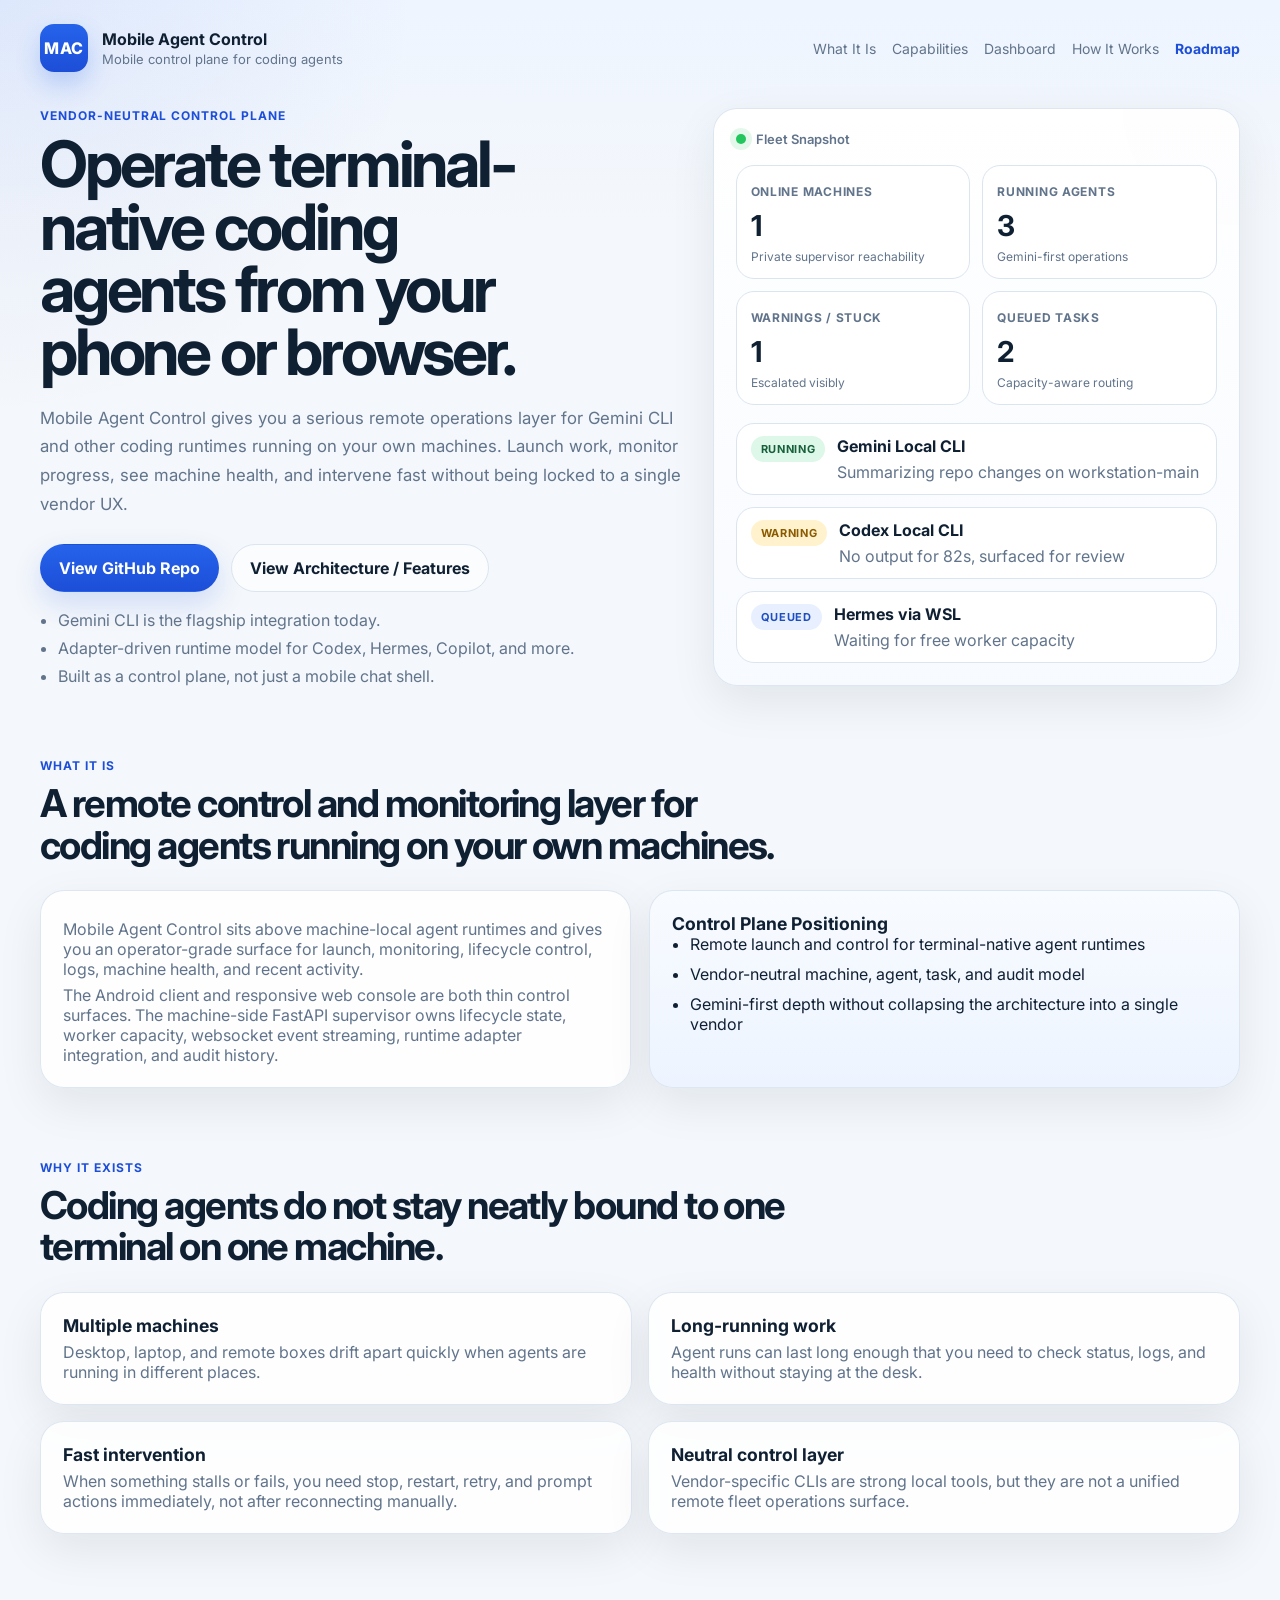
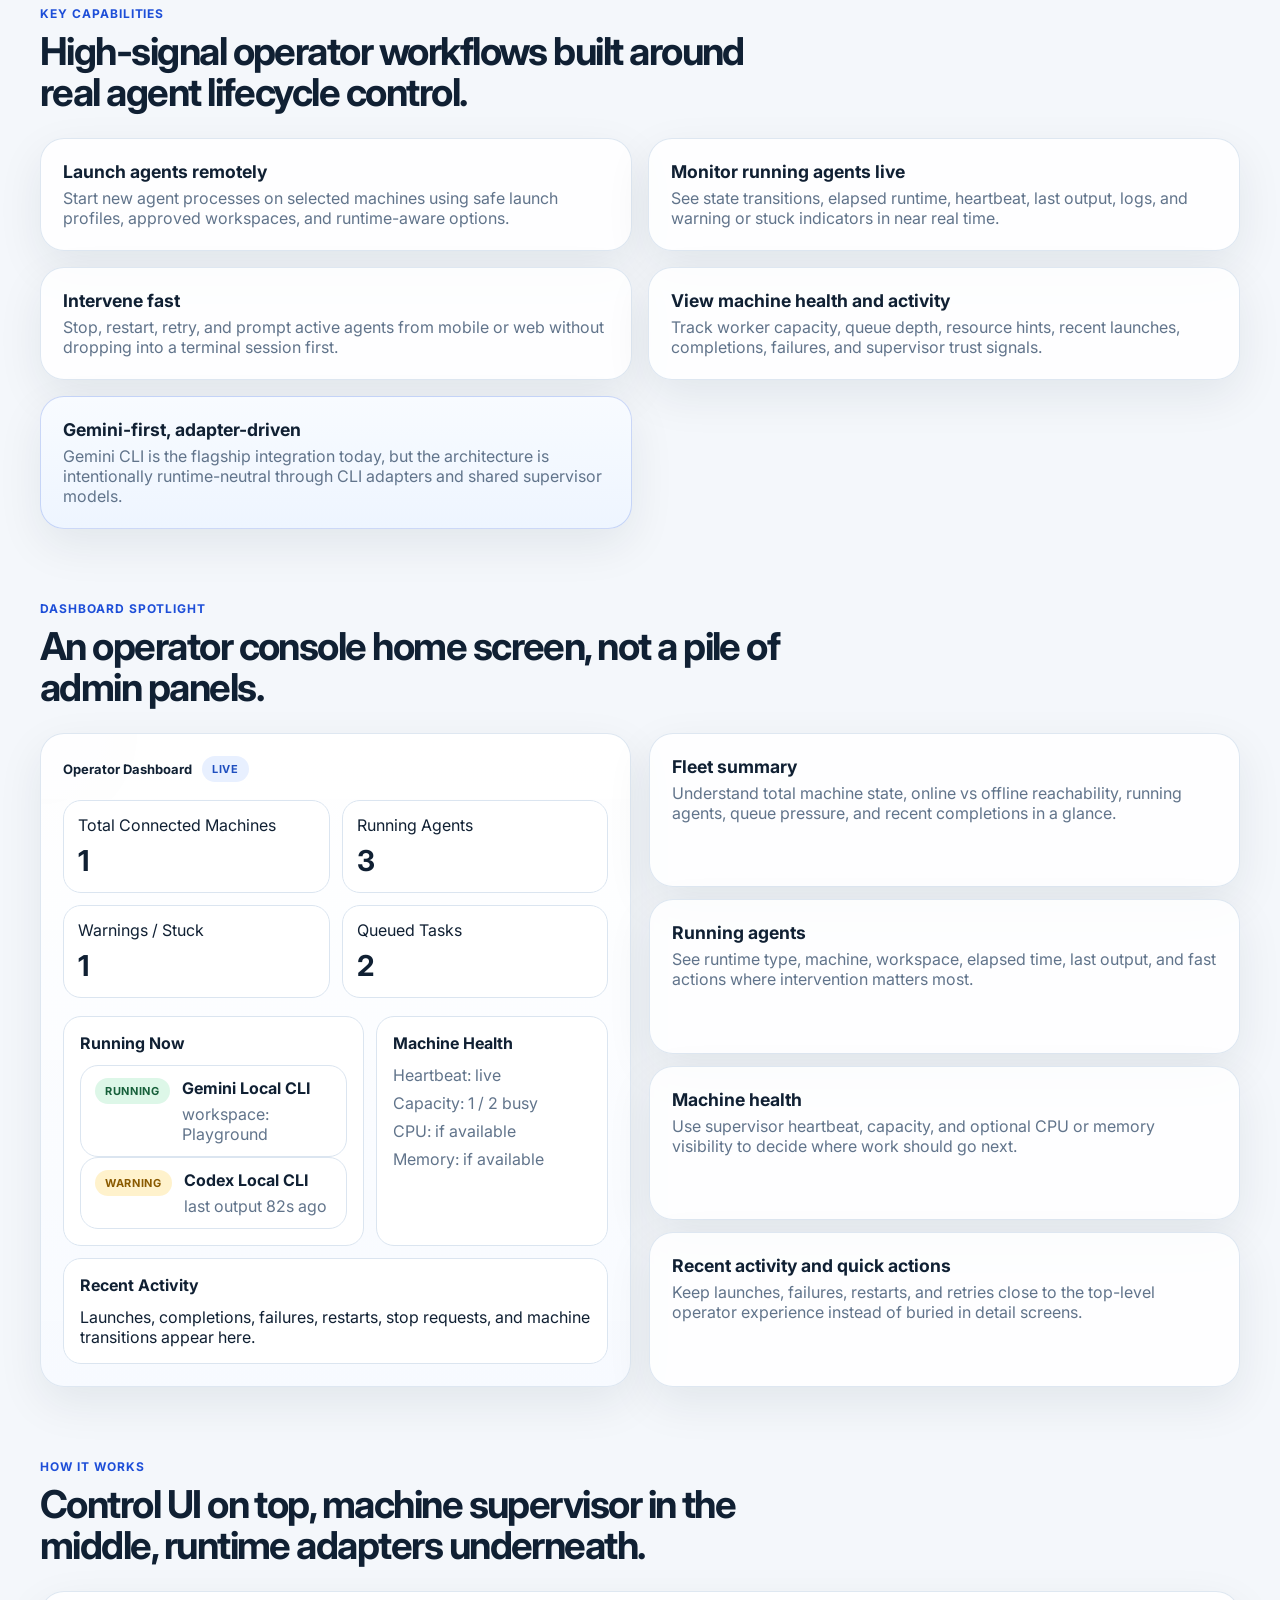
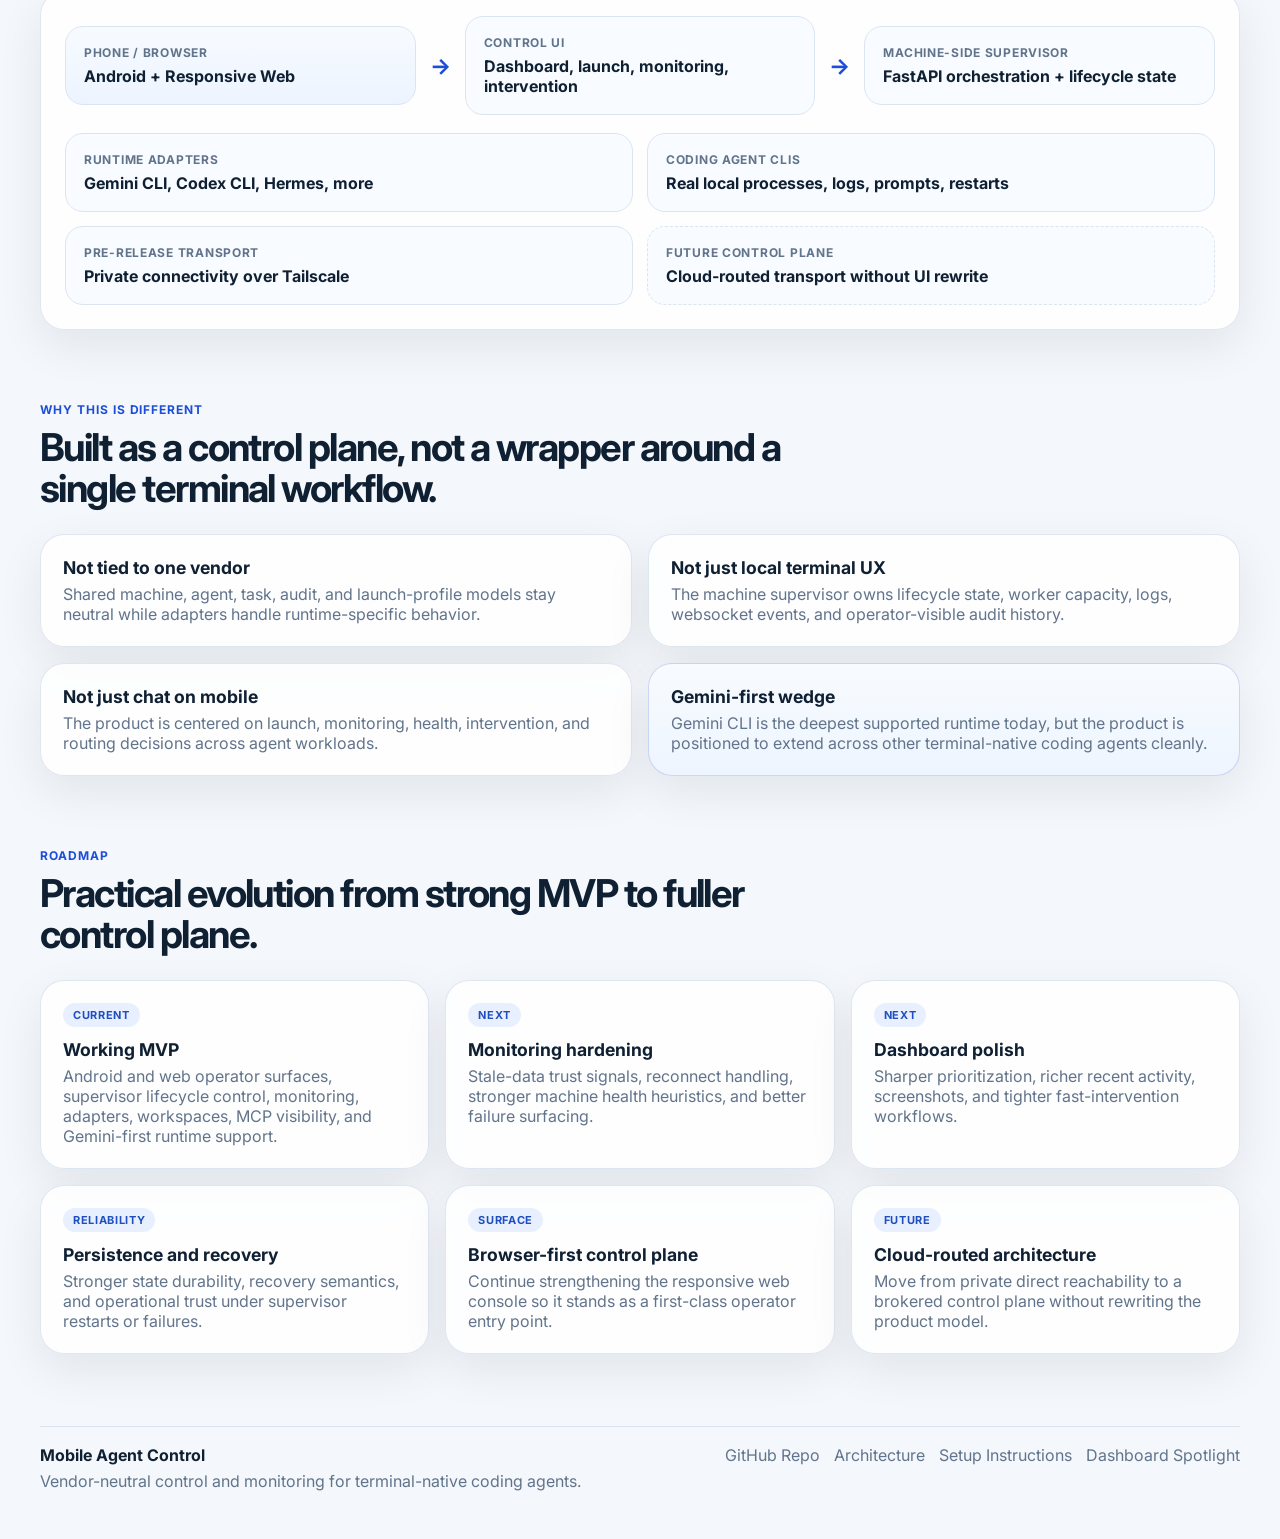
==== docs/index.html @ 6dab5966 "Add GitHub Pages product site" ====
<!doctype html>
<html lang="en">
<head>
  <meta charset="utf-8">
  <meta name="viewport" content="width=device-width, initial-scale=1">
  <title>Mobile Agent Control</title>
  <meta name="description" content="Mobile Agent Control is a vendor-neutral mobile control plane for terminal-native coding agents, with Gemini CLI as the flagship integration.">
  <meta name="theme-color" content="#edf4ff">
  <link rel="preconnect" href="https://fonts.googleapis.com">
  <link rel="preconnect" href="https://fonts.gstatic.com" crossorigin>
  <link href="https://fonts.googleapis.com/css2?family=Inter:wght@400;500;600;700;800&display=swap" rel="stylesheet">
  <link rel="stylesheet" href="./styles.css">
</head>
<body>
  <div class="site-shell">
    <header class="topbar">
      <a class="brand" href="./index.html">
        <span class="brand-mark">MAC</span>
        <span class="brand-copy">
          <strong>Mobile Agent Control</strong>
          <span>Mobile control plane for coding agents</span>
        </span>
      </a>
      <nav class="topnav" aria-label="Primary">
        <a href="#what">What It Is</a>
        <a href="#capabilities">Capabilities</a>
        <a href="#dashboard">Dashboard</a>
        <a href="#architecture">How It Works</a>
        <a href="#roadmap">Roadmap</a>
      </nav>
    </header>

    <main>
      <section class="hero">
        <div class="hero-copy">
          <p class="eyebrow">Vendor-neutral control plane</p>
          <h1>Operate terminal-native coding agents from your phone or browser.</h1>
          <p class="hero-subhead">
            Mobile Agent Control gives you a serious remote operations layer for Gemini CLI and other coding runtimes running on your own machines.
            Launch work, monitor progress, see machine health, and intervene fast without being locked to a single vendor UX.
          </p>
          <div class="hero-actions">
            <a class="button primary" href="https://github.com/manishklach/mobile-agent-control">View GitHub Repo</a>
            <a class="button secondary" href="./architecture.md">View Architecture / Features</a>
          </div>
          <ul class="hero-points">
            <li>Gemini CLI is the flagship integration today.</li>
            <li>Adapter-driven runtime model for Codex, Hermes, Copilot, and more.</li>
            <li>Built as a control plane, not just a mobile chat shell.</li>
          </ul>
        </div>
        <div class="hero-visual card">
          <div class="hero-visual-header">
            <span class="status-dot"></span>
            <span>Fleet Snapshot</span>
          </div>
          <div class="hero-metrics">
            <div class="metric-card">
              <span class="metric-label">Online Machines</span>
              <strong>1</strong>
              <span class="metric-meta">Private supervisor reachability</span>
            </div>
            <div class="metric-card">
              <span class="metric-label">Running Agents</span>
              <strong>3</strong>
              <span class="metric-meta">Gemini-first operations</span>
            </div>
            <div class="metric-card">
              <span class="metric-label">Warnings / Stuck</span>
              <strong>1</strong>
              <span class="metric-meta">Escalated visibly</span>
            </div>
            <div class="metric-card">
              <span class="metric-label">Queued Tasks</span>
              <strong>2</strong>
              <span class="metric-meta">Capacity-aware routing</span>
            </div>
          </div>
          <div class="hero-feed">
            <div class="feed-row">
              <span class="chip good">running</span>
              <div>
                <strong>Gemini Local CLI</strong>
                <p>Summarizing repo changes on workstation-main</p>
              </div>
            </div>
            <div class="feed-row">
              <span class="chip warn">warning</span>
              <div>
                <strong>Codex Local CLI</strong>
                <p>No output for 82s, surfaced for review</p>
              </div>
            </div>
            <div class="feed-row">
              <span class="chip info">queued</span>
              <div>
                <strong>Hermes via WSL</strong>
                <p>Waiting for free worker capacity</p>
              </div>
            </div>
          </div>
        </div>
      </section>

      <section id="what" class="content-section">
        <div class="section-intro">
          <p class="eyebrow">What It Is</p>
          <h2>A remote control and monitoring layer for coding agents running on your own machines.</h2>
        </div>
        <div class="two-column">
          <div class="card prose">
            <p>
              Mobile Agent Control sits above machine-local agent runtimes and gives you an operator-grade surface for launch, monitoring, lifecycle control, logs, machine health, and recent activity.
            </p>
            <p>
              The Android client and responsive web console are both thin control surfaces. The machine-side FastAPI supervisor owns lifecycle state, worker capacity, websocket event streaming, runtime adapter integration, and audit history.
            </p>
          </div>
          <div class="card highlight-card">
            <h3>Control Plane Positioning</h3>
            <ul class="checklist">
              <li>Remote launch and control for terminal-native agent runtimes</li>
              <li>Vendor-neutral machine, agent, task, and audit model</li>
              <li>Gemini-first depth without collapsing the architecture into a single vendor</li>
            </ul>
          </div>
        </div>
      </section>

      <section class="content-section">
        <div class="section-intro">
          <p class="eyebrow">Why It Exists</p>
          <h2>Coding agents do not stay neatly bound to one terminal on one machine.</h2>
        </div>
        <div class="problem-grid">
          <article class="card problem-card">
            <h3>Multiple machines</h3>
            <p>Desktop, laptop, and remote boxes drift apart quickly when agents are running in different places.</p>
          </article>
          <article class="card problem-card">
            <h3>Long-running work</h3>
            <p>Agent runs can last long enough that you need to check status, logs, and health without staying at the desk.</p>
          </article>
          <article class="card problem-card">
            <h3>Fast intervention</h3>
            <p>When something stalls or fails, you need stop, restart, retry, and prompt actions immediately, not after reconnecting manually.</p>
          </article>
          <article class="card problem-card">
            <h3>Neutral control layer</h3>
            <p>Vendor-specific CLIs are strong local tools, but they are not a unified remote fleet operations surface.</p>
          </article>
        </div>
      </section>

      <section id="capabilities" class="content-section">
        <div class="section-intro">
          <p class="eyebrow">Key Capabilities</p>
          <h2>High-signal operator workflows built around real agent lifecycle control.</h2>
        </div>
        <div class="feature-grid">
          <article class="card feature-card">
            <h3>Launch agents remotely</h3>
            <p>Start new agent processes on selected machines using safe launch profiles, approved workspaces, and runtime-aware options.</p>
          </article>
          <article class="card feature-card">
            <h3>Monitor running agents live</h3>
            <p>See state transitions, elapsed runtime, heartbeat, last output, logs, and warning or stuck indicators in near real time.</p>
          </article>
          <article class="card feature-card">
            <h3>Intervene fast</h3>
            <p>Stop, restart, retry, and prompt active agents from mobile or web without dropping into a terminal session first.</p>
          </article>
          <article class="card feature-card">
            <h3>View machine health and activity</h3>
            <p>Track worker capacity, queue depth, resource hints, recent launches, completions, failures, and supervisor trust signals.</p>
          </article>
          <article class="card feature-card accent-card">
            <h3>Gemini-first, adapter-driven</h3>
            <p>Gemini CLI is the flagship integration today, but the architecture is intentionally runtime-neutral through CLI adapters and shared supervisor models.</p>
          </article>
        </div>
      </section>

      <section id="dashboard" class="content-section dashboard-section">
        <div class="section-intro">
          <p class="eyebrow">Dashboard Spotlight</p>
          <h2>An operator console home screen, not a pile of admin panels.</h2>
        </div>
        <div class="dashboard-layout">
          <div class="card dashboard-mock">
            <div class="mock-topbar">
              <span class="mock-title">Operator Dashboard</span>
              <span class="chip info">Live</span>
            </div>
            <div class="mock-summary">
              <div class="mock-summary-card">
                <span>Total Connected Machines</span>
                <strong>1</strong>
              </div>
              <div class="mock-summary-card">
                <span>Running Agents</span>
                <strong>3</strong>
              </div>
              <div class="mock-summary-card">
                <span>Warnings / Stuck</span>
                <strong>1</strong>
              </div>
              <div class="mock-summary-card">
                <span>Queued Tasks</span>
                <strong>2</strong>
              </div>
            </div>
            <div class="mock-columns">
              <div class="mock-panel">
                <h3>Running Now</h3>
                <div class="mock-row">
                  <span class="chip good">running</span>
                  <div>
                    <strong>Gemini Local CLI</strong>
                    <p>workspace: Playground</p>
                  </div>
                </div>
                <div class="mock-row">
                  <span class="chip warn">warning</span>
                  <div>
                    <strong>Codex Local CLI</strong>
                    <p>last output 82s ago</p>
                  </div>
                </div>
              </div>
              <div class="mock-panel">
                <h3>Machine Health</h3>
                <div class="mock-stat">Heartbeat: live</div>
                <div class="mock-stat">Capacity: 1 / 2 busy</div>
                <div class="mock-stat">CPU: if available</div>
                <div class="mock-stat">Memory: if available</div>
              </div>
            </div>
            <div class="mock-panel activity-panel">
              <h3>Recent Activity</h3>
              <p>Launches, completions, failures, restarts, stop requests, and machine transitions appear here.</p>
            </div>
          </div>
          <div class="dashboard-copy">
            <div class="card dashboard-copy-card">
              <h3>Fleet summary</h3>
              <p>Understand total machine state, online vs offline reachability, running agents, queue pressure, and recent completions in a glance.</p>
            </div>
            <div class="card dashboard-copy-card">
              <h3>Running agents</h3>
              <p>See runtime type, machine, workspace, elapsed time, last output, and fast actions where intervention matters most.</p>
            </div>
            <div class="card dashboard-copy-card">
              <h3>Machine health</h3>
              <p>Use supervisor heartbeat, capacity, and optional CPU or memory visibility to decide where work should go next.</p>
            </div>
            <div class="card dashboard-copy-card">
              <h3>Recent activity and quick actions</h3>
              <p>Keep launches, failures, restarts, and retries close to the top-level operator experience instead of buried in detail screens.</p>
            </div>
          </div>
        </div>
      </section>

      <section id="architecture" class="content-section">
        <div class="section-intro">
          <p class="eyebrow">How It Works</p>
          <h2>Control UI on top, machine supervisor in the middle, runtime adapters underneath.</h2>
        </div>
        <div class="card architecture-card">
          <div class="arch-flow">
            <div class="arch-node primary">
              <span>Phone / Browser</span>
              <strong>Android + Responsive Web</strong>
            </div>
            <div class="arch-arrow">→</div>
            <div class="arch-node">
              <span>Control UI</span>
              <strong>Dashboard, launch, monitoring, intervention</strong>
            </div>
            <div class="arch-arrow">→</div>
            <div class="arch-node">
              <span>Machine-side supervisor</span>
              <strong>FastAPI orchestration + lifecycle state</strong>
            </div>
          </div>
          <div class="arch-subgrid">
            <div class="arch-node">
              <span>Runtime adapters</span>
              <strong>Gemini CLI, Codex CLI, Hermes, more</strong>
            </div>
            <div class="arch-node">
              <span>Coding agent CLIs</span>
              <strong>Real local processes, logs, prompts, restarts</strong>
            </div>
            <div class="arch-node">
              <span>Pre-release transport</span>
              <strong>Private connectivity over Tailscale</strong>
            </div>
            <div class="arch-node future">
              <span>Future control plane</span>
              <strong>Cloud-routed transport without UI rewrite</strong>
            </div>
          </div>
        </div>
      </section>

      <section class="content-section">
        <div class="section-intro">
          <p class="eyebrow">Why This Is Different</p>
          <h2>Built as a control plane, not a wrapper around a single terminal workflow.</h2>
        </div>
        <div class="diff-grid">
          <article class="card diff-card">
            <h3>Not tied to one vendor</h3>
            <p>Shared machine, agent, task, audit, and launch-profile models stay neutral while adapters handle runtime-specific behavior.</p>
          </article>
          <article class="card diff-card">
            <h3>Not just local terminal UX</h3>
            <p>The machine supervisor owns lifecycle state, worker capacity, logs, websocket events, and operator-visible audit history.</p>
          </article>
          <article class="card diff-card">
            <h3>Not just chat on mobile</h3>
            <p>The product is centered on launch, monitoring, health, intervention, and routing decisions across agent workloads.</p>
          </article>
          <article class="card diff-card accent-card">
            <h3>Gemini-first wedge</h3>
            <p>Gemini CLI is the deepest supported runtime today, but the product is positioned to extend across other terminal-native coding agents cleanly.</p>
          </article>
        </div>
      </section>

      <section id="roadmap" class="content-section">
        <div class="section-intro">
          <p class="eyebrow">Roadmap</p>
          <h2>Practical evolution from strong MVP to fuller control plane.</h2>
        </div>
        <div class="roadmap">
          <div class="roadmap-item card">
            <span class="roadmap-stage">Current</span>
            <h3>Working MVP</h3>
            <p>Android and web operator surfaces, supervisor lifecycle control, monitoring, adapters, workspaces, MCP visibility, and Gemini-first runtime support.</p>
          </div>
          <div class="roadmap-item card">
            <span class="roadmap-stage">Next</span>
            <h3>Monitoring hardening</h3>
            <p>Stale-data trust signals, reconnect handling, stronger machine health heuristics, and better failure surfacing.</p>
          </div>
          <div class="roadmap-item card">
            <span class="roadmap-stage">Next</span>
            <h3>Dashboard polish</h3>
            <p>Sharper prioritization, richer recent activity, screenshots, and tighter fast-intervention workflows.</p>
          </div>
          <div class="roadmap-item card">
            <span class="roadmap-stage">Reliability</span>
            <h3>Persistence and recovery</h3>
            <p>Stronger state durability, recovery semantics, and operational trust under supervisor restarts or failures.</p>
          </div>
          <div class="roadmap-item card">
            <span class="roadmap-stage">Surface</span>
            <h3>Browser-first control plane</h3>
            <p>Continue strengthening the responsive web console so it stands as a first-class operator entry point.</p>
          </div>
          <div class="roadmap-item card">
            <span class="roadmap-stage">Future</span>
            <h3>Cloud-routed architecture</h3>
            <p>Move from private direct reachability to a brokered control plane without rewriting the product model.</p>
          </div>
        </div>
      </section>
    </main>

    <footer class="footer">
      <div class="footer-copy">
        <strong>Mobile Agent Control</strong>
        <p>Vendor-neutral control and monitoring for terminal-native coding agents.</p>
      </div>
      <div class="footer-links">
        <a href="https://github.com/manishklach/mobile-agent-control">GitHub Repo</a>
        <a href="./architecture.md">Architecture</a>
        <a href="https://github.com/manishklach/mobile-agent-control#readme">Setup Instructions</a>
        <a href="#dashboard">Dashboard Spotlight</a>
      </div>
    </footer>
  </div>

  <script src="./app.js"></script>
</body>
</html>
---- docs/styles.css ----
:root {
  color-scheme: light;
  --bg: #f4f7fb;
  --surface: #ffffff;
  --surface-soft: #f8fbff;
  --line: #dbe5f0;
  --ink: #102033;
  --muted: #61748b;
  --brand: #1d4ed8;
  --brand-soft: #e7f0ff;
  --good-bg: #ddf7e8;
  --good-ink: #17603b;
  --warn-bg: #fff2cc;
  --warn-ink: #8a5a00;
  --info-bg: #e8f0ff;
  --info-ink: #1f4fbf;
  --shadow: 0 16px 46px rgba(16, 32, 51, 0.08);
  --radius: 24px;
  --radius-sm: 18px;
  --radius-xs: 12px;
}

* {
  box-sizing: border-box;
}

html {
  scroll-behavior: smooth;
}

body {
  margin: 0;
  font-family: "Inter", -apple-system, BlinkMacSystemFont, "Segoe UI", sans-serif;
  color: var(--ink);
  background:
    radial-gradient(circle at top left, rgba(29, 78, 216, 0.08), transparent 26rem),
    linear-gradient(180deg, #eef5ff 0, #f4f7fb 14rem, #f4f7fb 100%);
}

a {
  color: inherit;
  text-decoration: none;
}

.site-shell {
  max-width: 1240px;
  margin: 0 auto;
  padding: 24px 20px 48px;
}

.topbar {
  display: flex;
  align-items: center;
  justify-content: space-between;
  gap: 16px;
  margin-bottom: 36px;
}

.brand {
  display: inline-flex;
  align-items: center;
  gap: 14px;
}

.brand-mark {
  display: inline-flex;
  align-items: center;
  justify-content: center;
  width: 48px;
  height: 48px;
  border-radius: 14px;
  background: linear-gradient(180deg, #2563eb, #1d4ed8);
  color: #fff;
  font-weight: 800;
  letter-spacing: 0.04em;
  box-shadow: 0 12px 24px rgba(37, 99, 235, 0.24);
}

.brand-copy {
  display: flex;
  flex-direction: column;
  gap: 2px;
}

.brand-copy strong {
  font-size: 16px;
}

.brand-copy span:last-child {
  color: var(--muted);
  font-size: 13px;
}

.topnav {
  display: flex;
  flex-wrap: wrap;
  gap: 16px;
  font-size: 14px;
  color: var(--muted);
}

.topnav a:hover,
.footer-links a:hover {
  color: var(--brand);
}

.topnav a.is-active {
  color: var(--brand);
  font-weight: 700;
}

.hero {
  display: grid;
  grid-template-columns: minmax(0, 1.1fr) minmax(320px, 0.9fr);
  gap: 28px;
  align-items: stretch;
  margin-bottom: 72px;
}

.eyebrow {
  margin: 0 0 10px;
  font-size: 12px;
  font-weight: 700;
  text-transform: uppercase;
  letter-spacing: 0.08em;
  color: var(--brand);
}

.hero h1 {
  margin: 0;
  font-size: clamp(2.6rem, 5vw, 4.6rem);
  line-height: 0.98;
  letter-spacing: -0.05em;
  max-width: 12ch;
}

.hero-subhead {
  margin: 20px 0 0;
  max-width: 60ch;
  font-size: 1.05rem;
  line-height: 1.7;
  color: var(--muted);
}

.hero-actions {
  display: flex;
  flex-wrap: wrap;
  gap: 12px;
  margin: 26px 0 18px;
}

.button {
  display: inline-flex;
  align-items: center;
  justify-content: center;
  min-height: 48px;
  padding: 0 18px;
  border-radius: 999px;
  font-weight: 700;
  border: 1px solid transparent;
}

.button.primary {
  background: linear-gradient(180deg, #2563eb, #1d4ed8);
  color: #fff;
  box-shadow: 0 12px 28px rgba(37, 99, 235, 0.18);
}

.button.secondary {
  background: rgba(255, 255, 255, 0.7);
  color: var(--ink);
  border-color: var(--line);
}

.hero-points {
  margin: 0;
  padding-left: 18px;
  color: var(--muted);
  display: grid;
  gap: 8px;
}

.card {
  background: rgba(255, 255, 255, 0.84);
  border: 1px solid rgba(219, 229, 240, 0.9);
  border-radius: var(--radius);
  box-shadow: var(--shadow);
}

.hero-visual {
  padding: 22px;
  background:
    linear-gradient(180deg, rgba(255,255,255,0.96), rgba(247,250,255,0.96)),
    radial-gradient(circle at top right, rgba(29,78,216,0.1), transparent 14rem);
}

.hero-visual-header,
.mock-topbar {
  display: flex;
  align-items: center;
  gap: 10px;
  margin-bottom: 18px;
  color: var(--muted);
  font-size: 13px;
  font-weight: 600;
}

.status-dot {
  width: 10px;
  height: 10px;
  border-radius: 50%;
  background: #22c55e;
  box-shadow: 0 0 0 6px rgba(34, 197, 94, 0.12);
}

.hero-metrics,
.mock-summary {
  display: grid;
  grid-template-columns: repeat(2, minmax(0, 1fr));
  gap: 12px;
  margin-bottom: 18px;
}

.metric-card,
.mock-summary-card {
  padding: 14px;
  border-radius: var(--radius-sm);
  border: 1px solid var(--line);
  background: var(--surface);
}

.metric-card strong,
.mock-summary-card strong {
  display: block;
  margin-top: 8px;
  font-size: 1.8rem;
  letter-spacing: -0.04em;
}

.metric-label {
  color: var(--muted);
  font-size: 12px;
  text-transform: uppercase;
  letter-spacing: 0.06em;
  font-weight: 700;
}

.metric-meta {
  display: block;
  margin-top: 6px;
  color: var(--muted);
  font-size: 12px;
}

.hero-feed,
.dashboard-copy {
  display: grid;
  gap: 12px;
}

.feed-row,
.mock-row {
  display: grid;
  grid-template-columns: auto 1fr;
  gap: 12px;
  align-items: start;
  padding: 12px 14px;
  border: 1px solid var(--line);
  border-radius: var(--radius-sm);
  background: var(--surface);
}

.feed-row p,
.mock-row p,
.prose p,
.feature-card p,
.dashboard-copy-card p,
.diff-card p,
.roadmap-item p,
.problem-card p {
  margin: 6px 0 0;
  color: var(--muted);
}

.chip {
  display: inline-flex;
  align-items: center;
  justify-content: center;
  min-height: 26px;
  padding: 0 10px;
  border-radius: 999px;
  font-size: 11px;
  font-weight: 700;
  text-transform: uppercase;
  letter-spacing: 0.06em;
}

.chip.good {
  background: var(--good-bg);
  color: var(--good-ink);
}

.chip.warn {
  background: var(--warn-bg);
  color: var(--warn-ink);
}

.chip.info {
  background: var(--info-bg);
  color: var(--info-ink);
}

.content-section {
  margin-bottom: 72px;
}

.section-intro {
  max-width: 760px;
  margin-bottom: 24px;
}

.section-intro h2 {
  margin: 0;
  font-size: clamp(1.8rem, 3vw, 2.8rem);
  line-height: 1.08;
  letter-spacing: -0.04em;
}

.two-column,
.dashboard-layout {
  display: grid;
  grid-template-columns: repeat(2, minmax(0, 1fr));
  gap: 18px;
}

.prose,
.highlight-card,
.feature-card,
.dashboard-copy-card,
.diff-card,
.roadmap-item,
.problem-card {
  padding: 22px;
}

.highlight-card {
  background: linear-gradient(180deg, #f8fbff, #edf4ff);
}

.checklist {
  margin: 0;
  padding-left: 18px;
  display: grid;
  gap: 10px;
}

.problem-grid,
.feature-grid,
.diff-grid,
.roadmap {
  display: grid;
  gap: 16px;
}

.problem-grid,
.feature-grid,
.diff-grid {
  grid-template-columns: repeat(2, minmax(0, 1fr));
}

.roadmap {
  grid-template-columns: repeat(3, minmax(0, 1fr));
}

.feature-card h3,
.diff-card h3,
.problem-card h3,
.dashboard-copy-card h3,
.roadmap-item h3,
.highlight-card h3 {
  margin: 0;
  font-size: 1.1rem;
}

.accent-card {
  border-color: rgba(29, 78, 216, 0.2);
  background: linear-gradient(180deg, #f8fbff, #eef5ff);
}

.dashboard-section .card {
  overflow: hidden;
}

.dashboard-mock {
  padding: 22px;
  background:
    linear-gradient(180deg, rgba(255,255,255,0.96), rgba(247,250,255,0.98)),
    radial-gradient(circle at top left, rgba(29,78,216,0.08), transparent 16rem);
}

.mock-title {
  font-weight: 700;
  color: var(--ink);
}

.mock-columns {
  display: grid;
  grid-template-columns: 1.3fr 1fr;
  gap: 12px;
  margin-bottom: 12px;
}

.mock-panel {
  padding: 16px;
  border-radius: var(--radius-sm);
  border: 1px solid var(--line);
  background: var(--surface);
}

.mock-panel h3 {
  margin: 0 0 12px;
  font-size: 1rem;
}

.mock-stat {
  color: var(--muted);
  margin-top: 8px;
}

.activity-panel p {
  margin: 0;
}

.architecture-card {
  padding: 24px;
}

.arch-flow,
.arch-subgrid {
  display: grid;
  gap: 14px;
}

.arch-flow {
  grid-template-columns: 1fr auto 1fr auto 1fr;
  align-items: center;
  margin-bottom: 18px;
}

.arch-subgrid {
  grid-template-columns: repeat(2, minmax(0, 1fr));
}

.arch-node {
  padding: 18px;
  border-radius: var(--radius-sm);
  border: 1px solid var(--line);
  background: var(--surface-soft);
}

.arch-node span {
  display: block;
  color: var(--muted);
  font-size: 12px;
  text-transform: uppercase;
  letter-spacing: 0.06em;
  font-weight: 700;
  margin-bottom: 6px;
}

.arch-node strong {
  font-size: 1rem;
}

.arch-node.primary {
  background: linear-gradient(180deg, #f7fbff, #edf4ff);
}

.arch-node.future {
  border-style: dashed;
}

.arch-arrow {
  color: var(--brand);
  font-size: 1.4rem;
  font-weight: 700;
  text-align: center;
}

.roadmap-stage {
  display: inline-flex;
  margin-bottom: 12px;
  padding: 5px 10px;
  border-radius: 999px;
  background: var(--info-bg);
  color: var(--info-ink);
  font-size: 11px;
  font-weight: 700;
  text-transform: uppercase;
  letter-spacing: 0.06em;
}

.footer {
  display: flex;
  flex-wrap: wrap;
  justify-content: space-between;
  gap: 20px;
  padding-top: 18px;
  border-top: 1px solid var(--line);
}

.footer-copy p {
  margin: 6px 0 0;
  color: var(--muted);
}

.footer-links {
  display: flex;
  flex-wrap: wrap;
  gap: 14px;
  color: var(--muted);
}

@media (max-width: 1080px) {
  .hero,
  .two-column,
  .dashboard-layout,
  .arch-flow,
  .arch-subgrid,
  .roadmap {
    grid-template-columns: 1fr;
  }

  .arch-arrow {
    display: none;
  }
}

@media (max-width: 860px) {
  .problem-grid,
  .feature-grid,
  .diff-grid {
    grid-template-columns: 1fr;
  }
}

@media (max-width: 720px) {
  .site-shell {
    padding: 16px 14px 36px;
  }

  .topbar {
    flex-direction: column;
    align-items: flex-start;
  }

  .topnav {
    gap: 12px;
  }

  .hero {
    gap: 20px;
    margin-bottom: 56px;
  }

  .hero-metrics,
  .mock-summary,
  .mock-columns {
    grid-template-columns: 1fr;
  }
}
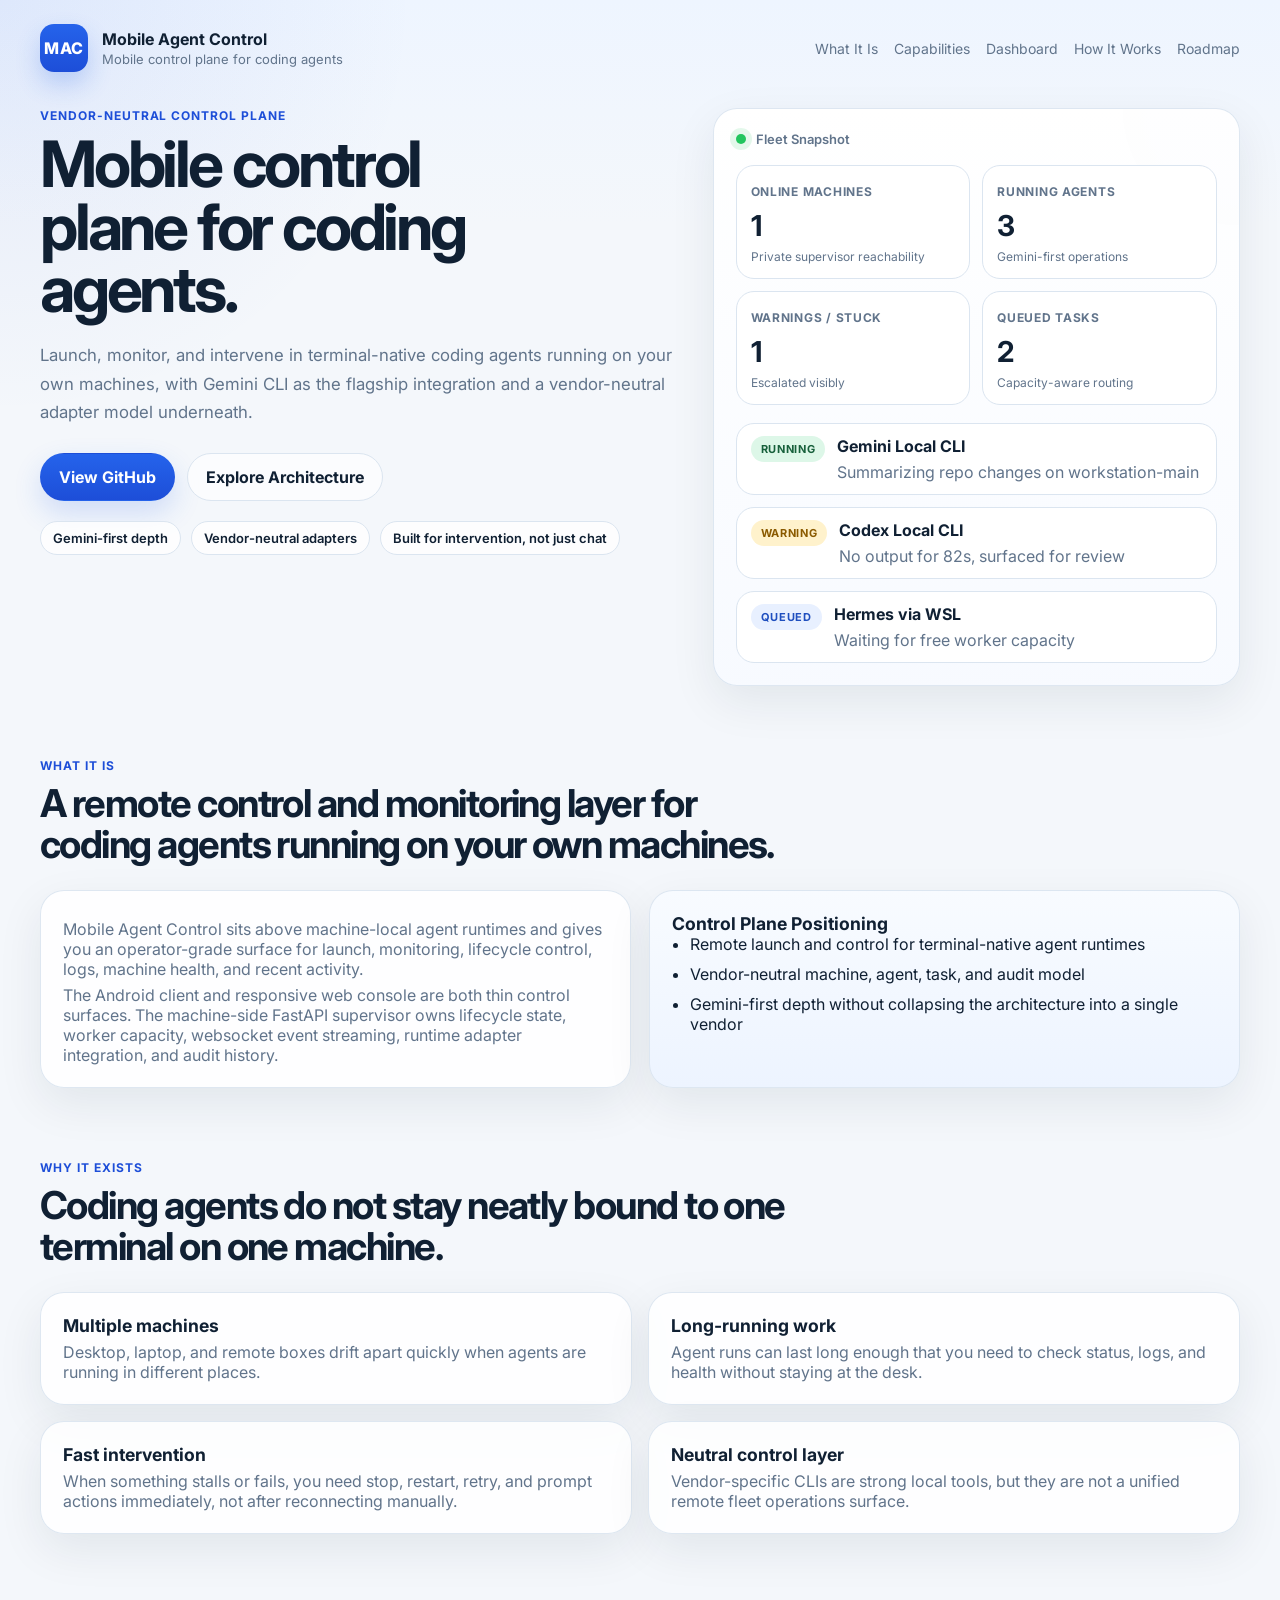
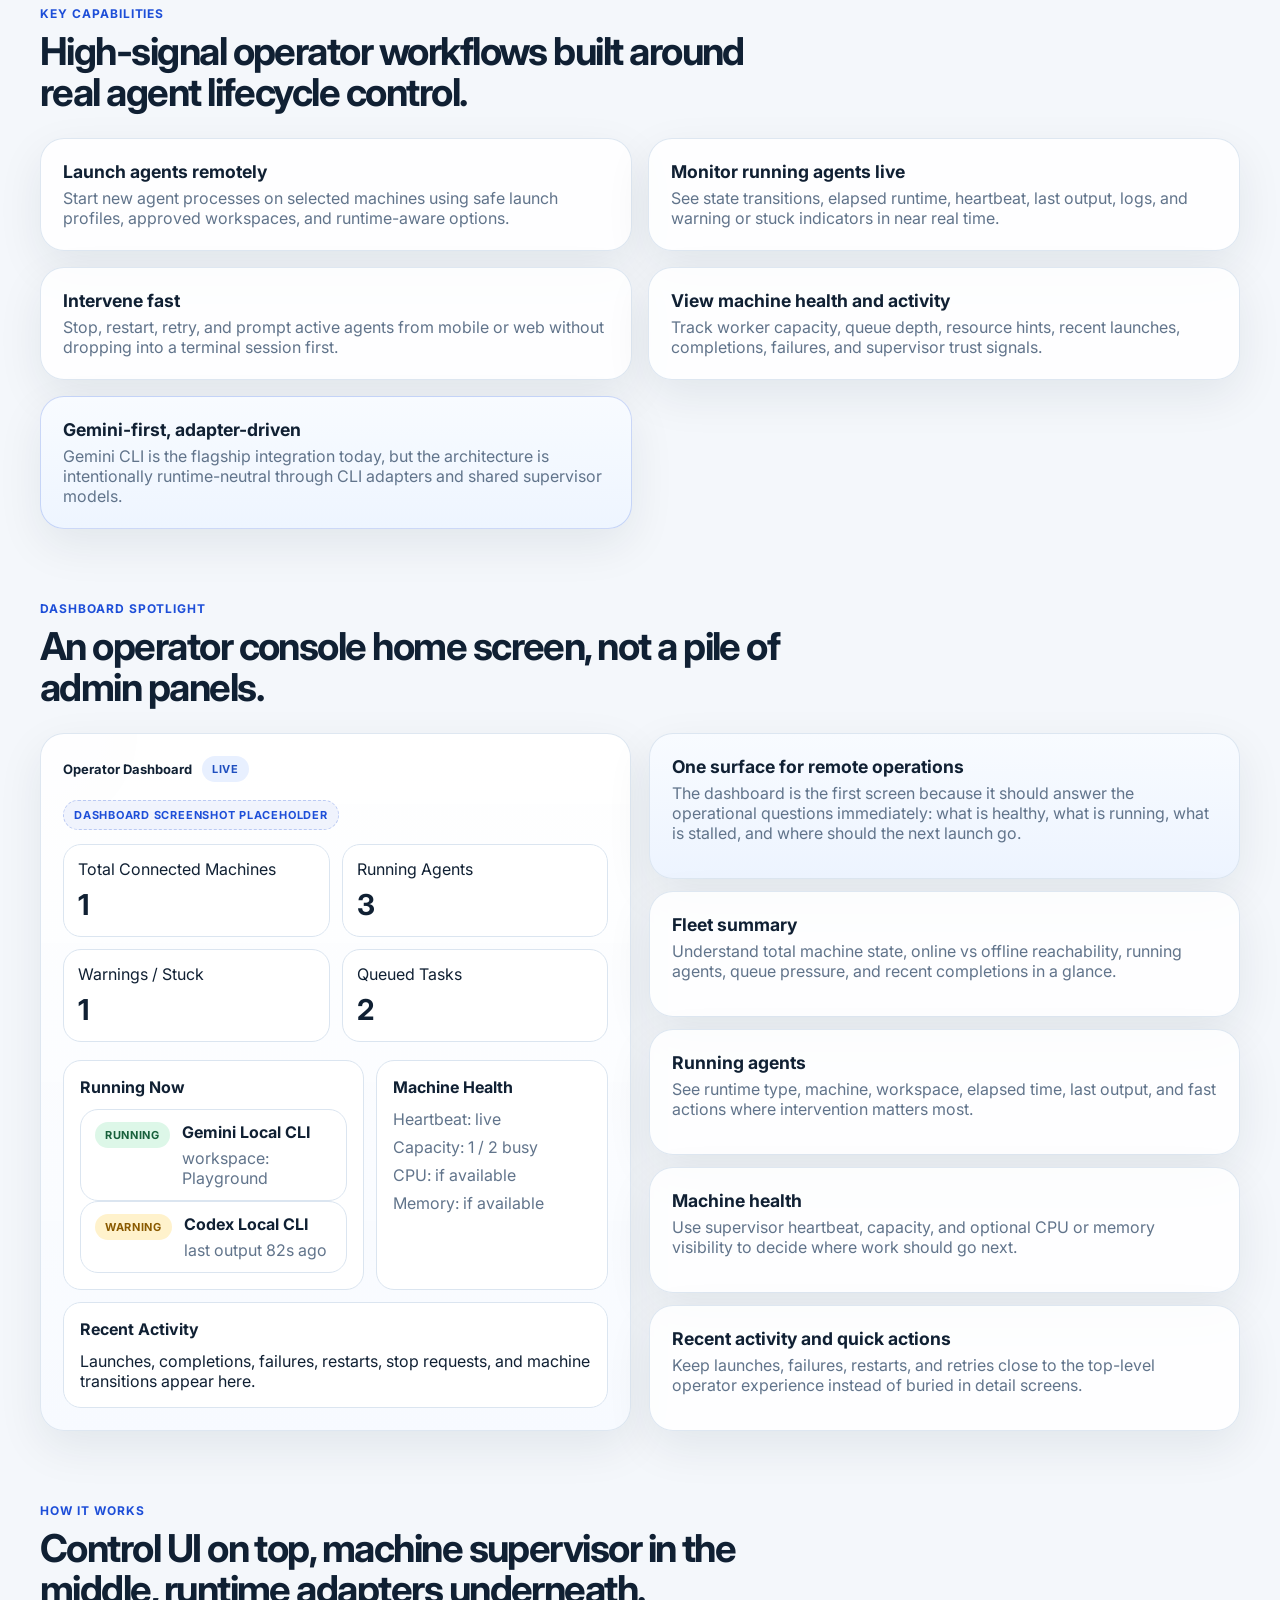
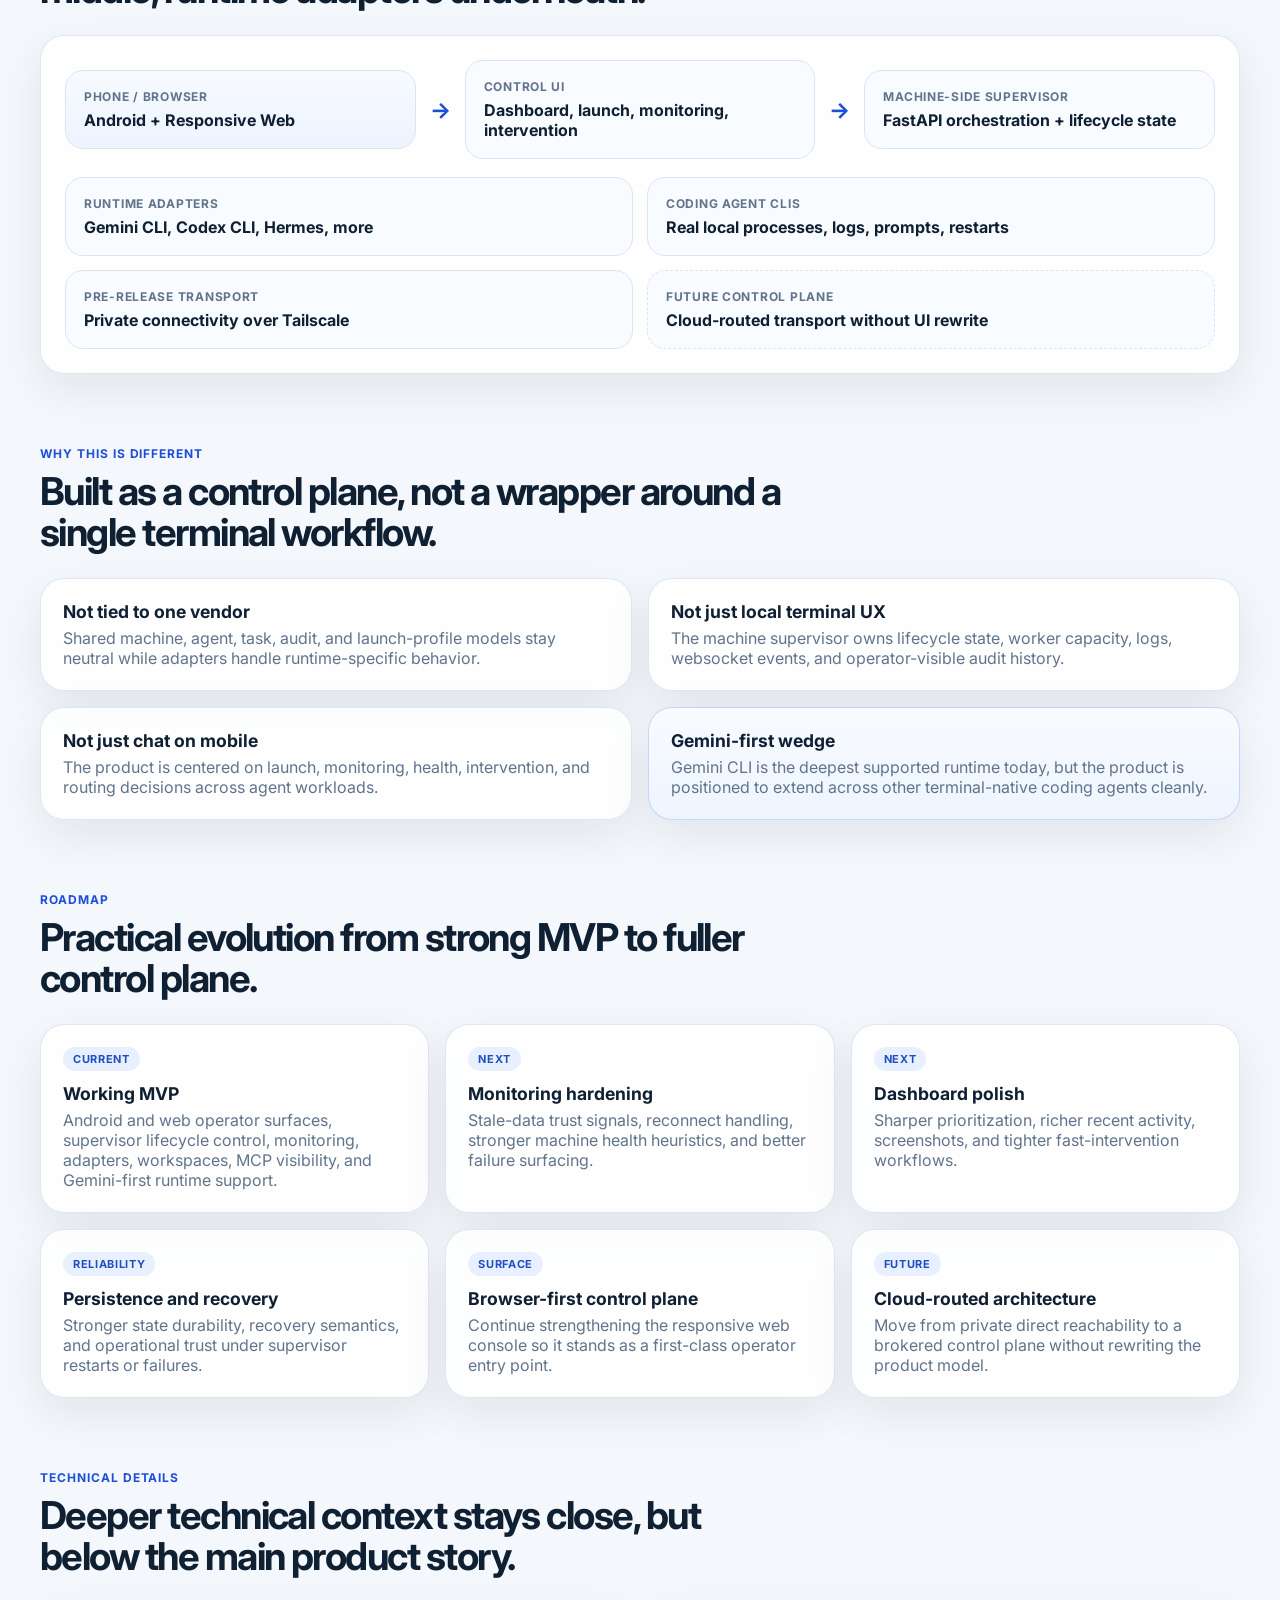
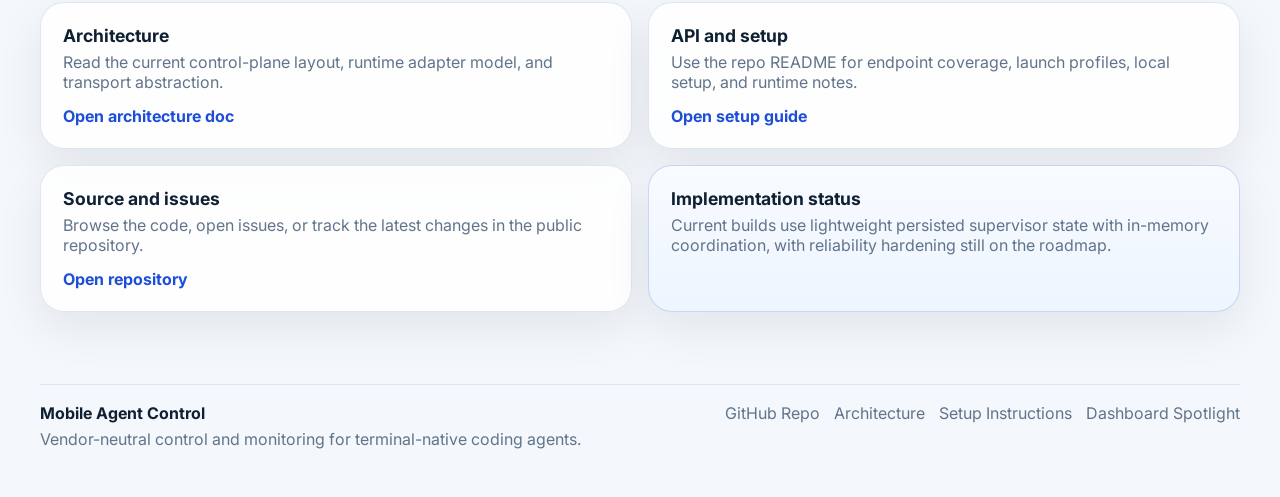
==== commit fd4182a2: "Polish Pages landing page hierarchy" ====
--- a/docs/index.html
+++ b/docs/index.html
@@ -34,20 +34,19 @@
       <section class="hero">
         <div class="hero-copy">
           <p class="eyebrow">Vendor-neutral control plane</p>
-          <h1>Operate terminal-native coding agents from your phone or browser.</h1>
+          <h1>Mobile control plane for coding agents.</h1>
           <p class="hero-subhead">
-            Mobile Agent Control gives you a serious remote operations layer for Gemini CLI and other coding runtimes running on your own machines.
-            Launch work, monitor progress, see machine health, and intervene fast without being locked to a single vendor UX.
+            Launch, monitor, and intervene in terminal-native coding agents running on your own machines, with Gemini CLI as the flagship integration and a vendor-neutral adapter model underneath.
           </p>
           <div class="hero-actions">
-            <a class="button primary" href="https://github.com/manishklach/mobile-agent-control">View GitHub Repo</a>
-            <a class="button secondary" href="./architecture.md">View Architecture / Features</a>
-          </div>
-          <ul class="hero-points">
-            <li>Gemini CLI is the flagship integration today.</li>
-            <li>Adapter-driven runtime model for Codex, Hermes, Copilot, and more.</li>
-            <li>Built as a control plane, not just a mobile chat shell.</li>
-          </ul>
+            <a class="button primary" href="https://github.com/manishklach/mobile-agent-control">View GitHub</a>
+            <a class="button secondary" href="./architecture.md">Explore Architecture</a>
+          </div>
+          <div class="hero-strip">
+            <span class="inline-pill">Gemini-first depth</span>
+            <span class="inline-pill">Vendor-neutral adapters</span>
+            <span class="inline-pill">Built for intervention, not just chat</span>
+          </div>
         </div>
         <div class="hero-visual card">
           <div class="hero-visual-header">
@@ -192,6 +191,7 @@
               <span class="mock-title">Operator Dashboard</span>
               <span class="chip info">Live</span>
             </div>
+            <div class="screenshot-label">Dashboard screenshot placeholder</div>
             <div class="mock-summary">
               <div class="mock-summary-card">
                 <span>Total Connected Machines</span>
@@ -242,6 +242,10 @@
             </div>
           </div>
           <div class="dashboard-copy">
+            <div class="card dashboard-copy-card spotlight-card">
+              <h3>One surface for remote operations</h3>
+              <p>The dashboard is the first screen because it should answer the operational questions immediately: what is healthy, what is running, what is stalled, and where should the next launch go.</p>
+            </div>
             <div class="card dashboard-copy-card">
               <h3>Fleet summary</h3>
               <p>Understand total machine state, online vs offline reachability, running agents, queue pressure, and recent completions in a glance.</p>
@@ -366,6 +370,34 @@
             <h3>Cloud-routed architecture</h3>
             <p>Move from private direct reachability to a brokered control plane without rewriting the product model.</p>
           </div>
+        </div>
+      </section>
+
+      <section class="content-section">
+        <div class="section-intro">
+          <p class="eyebrow">Technical Details</p>
+          <h2>Deeper technical context stays close, but below the main product story.</h2>
+        </div>
+        <div class="feature-grid">
+          <article class="card feature-card">
+            <h3>Architecture</h3>
+            <p>Read the current control-plane layout, runtime adapter model, and transport abstraction.</p>
+            <a class="text-link" href="./architecture.md">Open architecture doc</a>
+          </article>
+          <article class="card feature-card">
+            <h3>API and setup</h3>
+            <p>Use the repo README for endpoint coverage, launch profiles, local setup, and runtime notes.</p>
+            <a class="text-link" href="https://github.com/manishklach/mobile-agent-control#readme">Open setup guide</a>
+          </article>
+          <article class="card feature-card">
+            <h3>Source and issues</h3>
+            <p>Browse the code, open issues, or track the latest changes in the public repository.</p>
+            <a class="text-link" href="https://github.com/manishklach/mobile-agent-control">Open repository</a>
+          </article>
+          <article class="card feature-card accent-card">
+            <h3>Implementation status</h3>
+            <p>Current builds use lightweight persisted supervisor state with in-memory coordination, with reliability hardening still on the roadmap.</p>
+          </article>
         </div>
       </section>
     </main>
--- a/docs/styles.css
+++ b/docs/styles.css
@@ -172,12 +172,24 @@
   border-color: var(--line);
 }
 
-.hero-points {
-  margin: 0;
-  padding-left: 18px;
-  color: var(--muted);
-  display: grid;
-  gap: 8px;
+.hero-strip {
+  display: flex;
+  flex-wrap: wrap;
+  gap: 10px;
+  margin-top: 20px;
+}
+
+.inline-pill {
+  display: inline-flex;
+  align-items: center;
+  min-height: 34px;
+  padding: 0 12px;
+  border-radius: 999px;
+  border: 1px solid var(--line);
+  background: rgba(255, 255, 255, 0.8);
+  color: var(--ink);
+  font-size: 13px;
+  font-weight: 600;
 }
 
 .card {
@@ -398,6 +410,22 @@
     radial-gradient(circle at top left, rgba(29,78,216,0.08), transparent 16rem);
 }
 
+.screenshot-label {
+  display: inline-flex;
+  align-items: center;
+  min-height: 30px;
+  padding: 0 10px;
+  border-radius: 999px;
+  border: 1px dashed rgba(29, 78, 216, 0.25);
+  background: rgba(29, 78, 216, 0.06);
+  color: var(--brand);
+  font-size: 11px;
+  font-weight: 700;
+  text-transform: uppercase;
+  letter-spacing: 0.07em;
+  margin-bottom: 14px;
+}
+
 .mock-title {
   font-weight: 700;
   color: var(--ink);
@@ -429,6 +457,10 @@
 
 .activity-panel p {
   margin: 0;
+}
+
+.spotlight-card {
+  background: linear-gradient(180deg, #f8fbff, #edf4ff);
 }
 
 .architecture-card {
@@ -507,6 +539,17 @@
   gap: 20px;
   padding-top: 18px;
   border-top: 1px solid var(--line);
+}
+
+.text-link {
+  display: inline-flex;
+  margin-top: 14px;
+  color: var(--brand);
+  font-weight: 700;
+}
+
+.text-link:hover {
+  text-decoration: underline;
 }
 
 .footer-copy p {
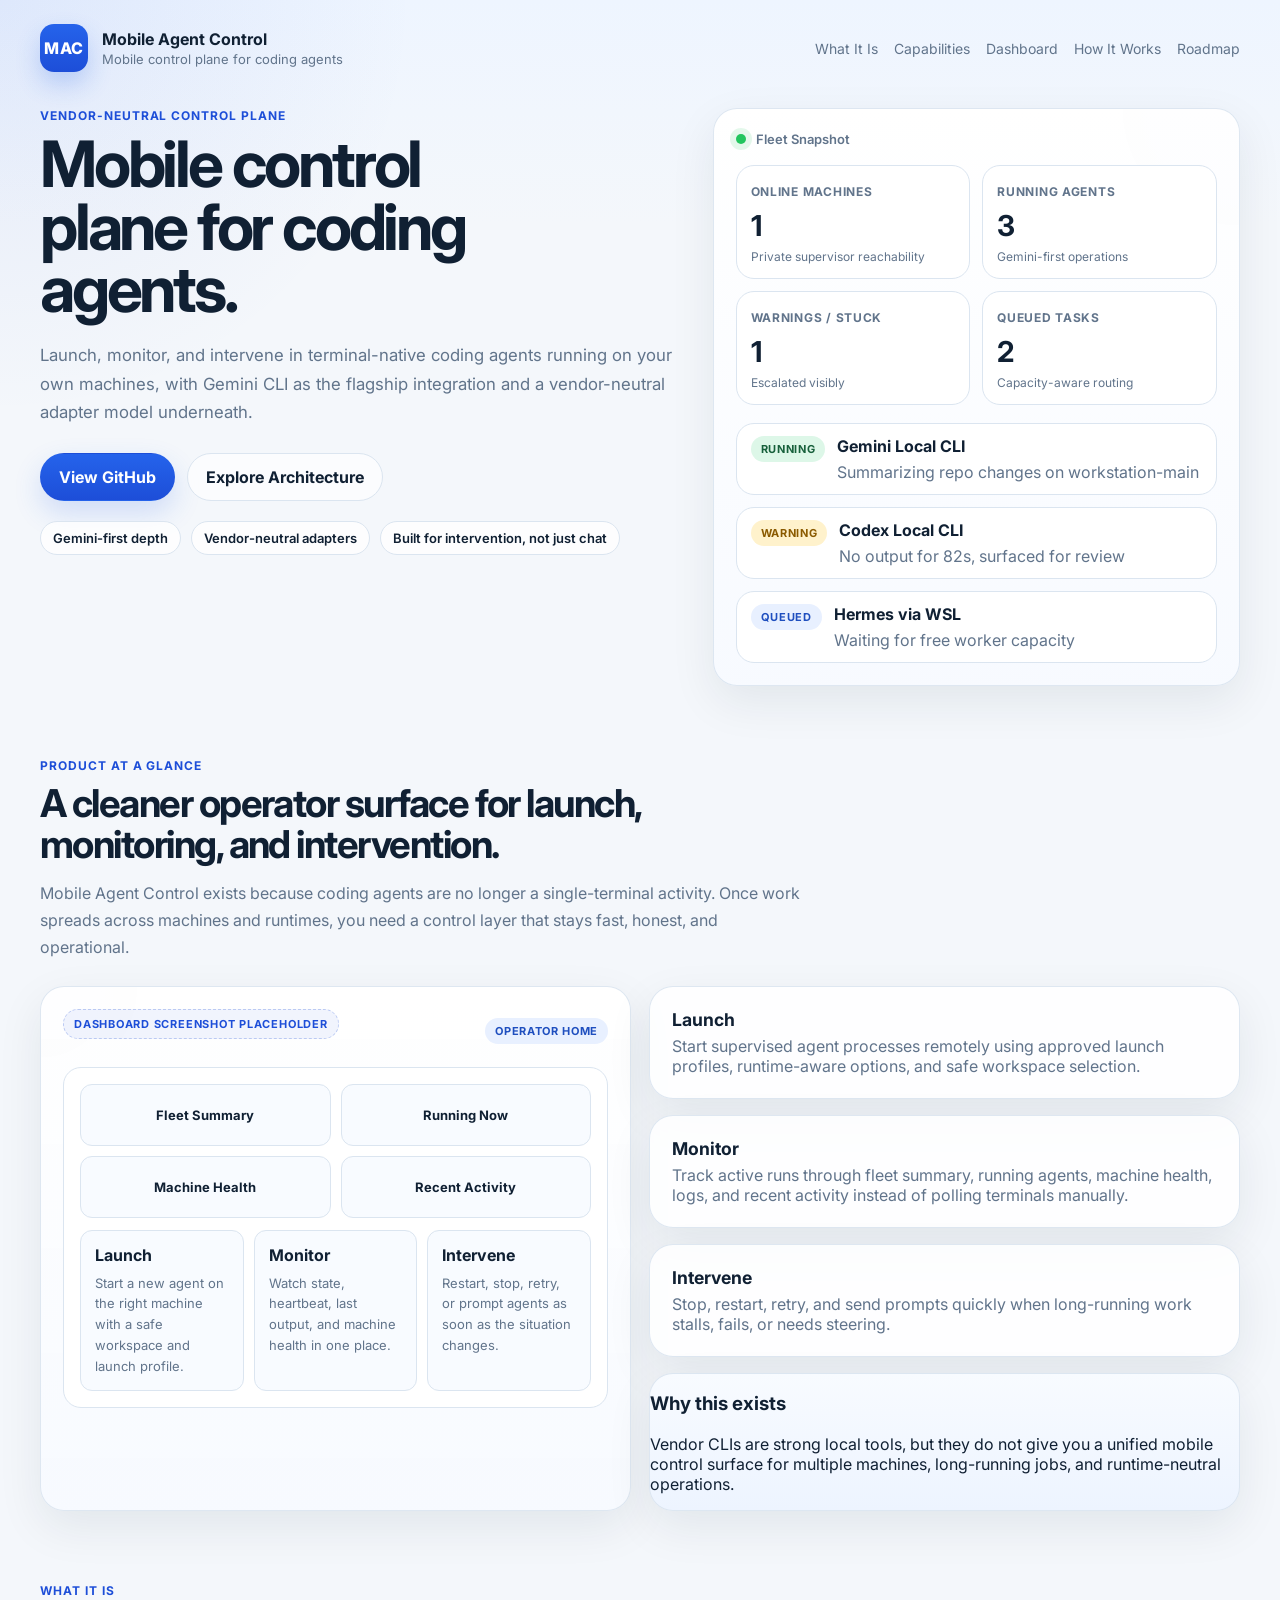
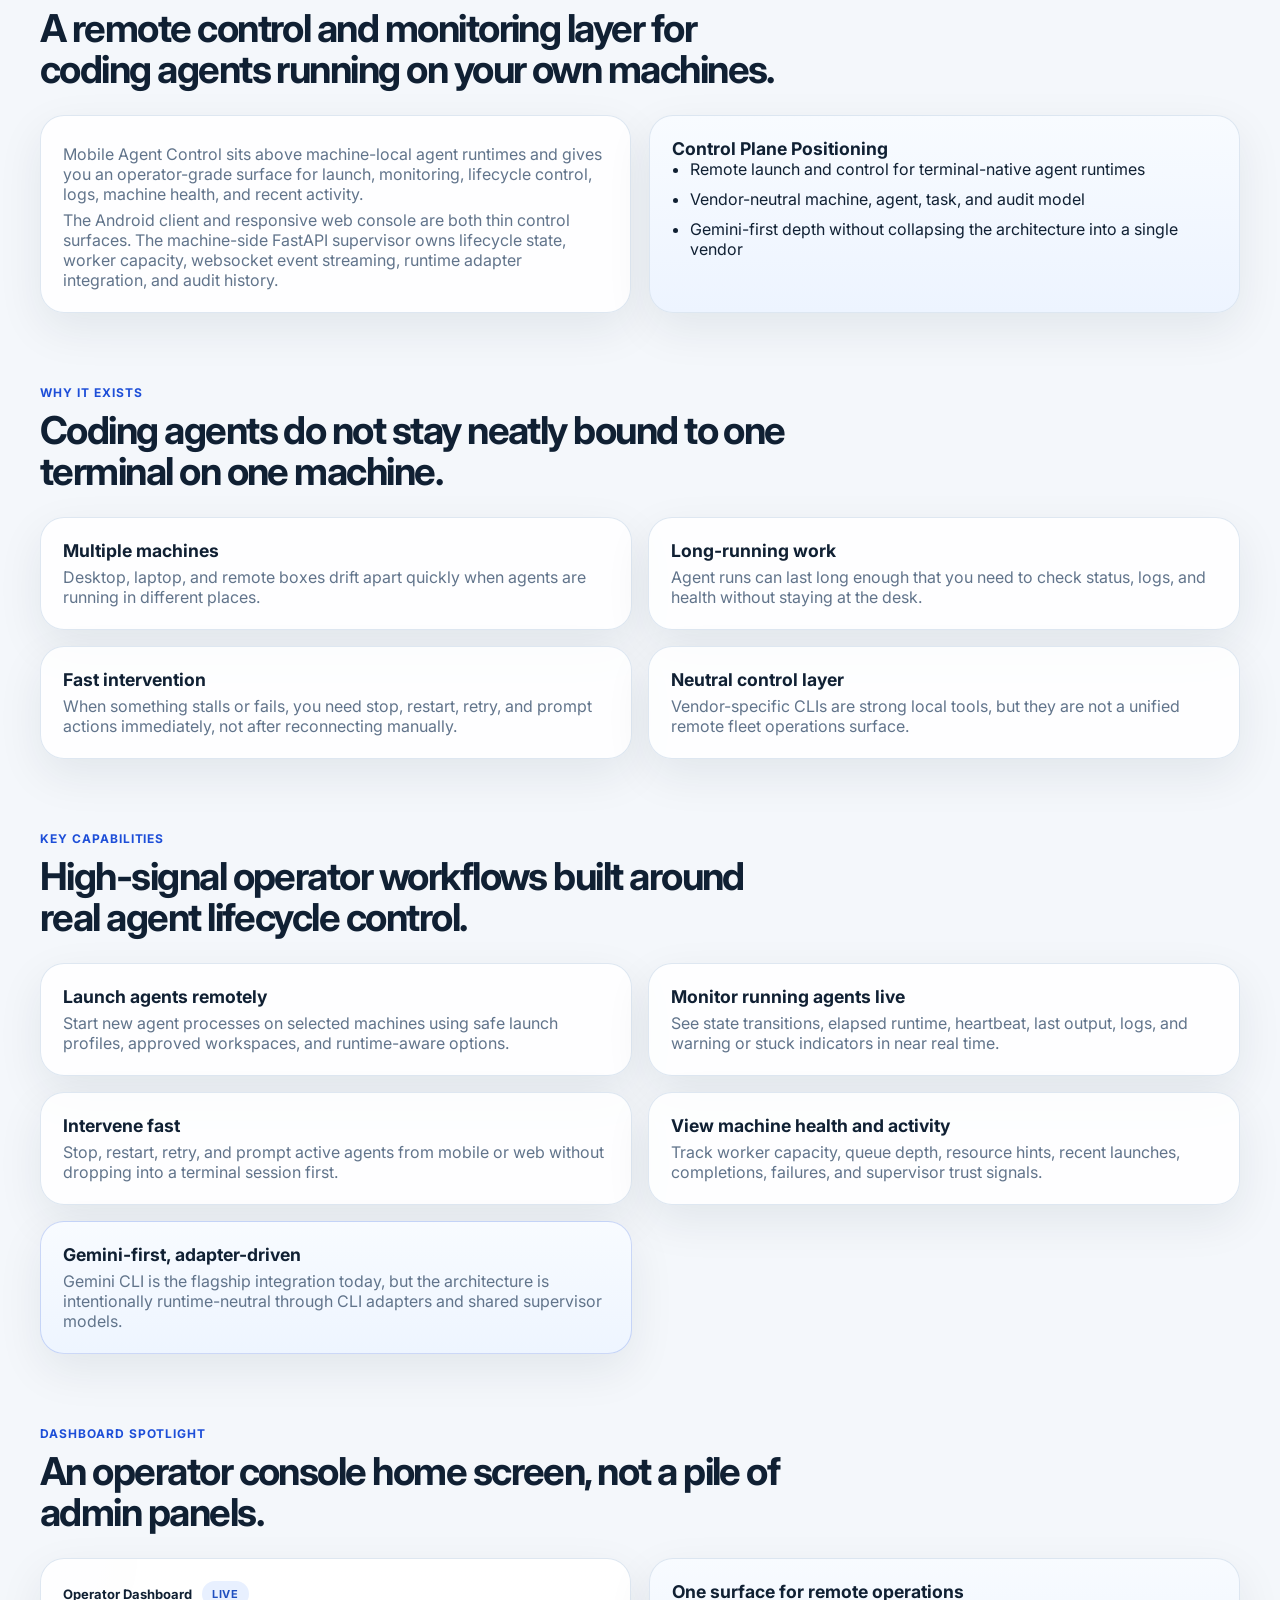
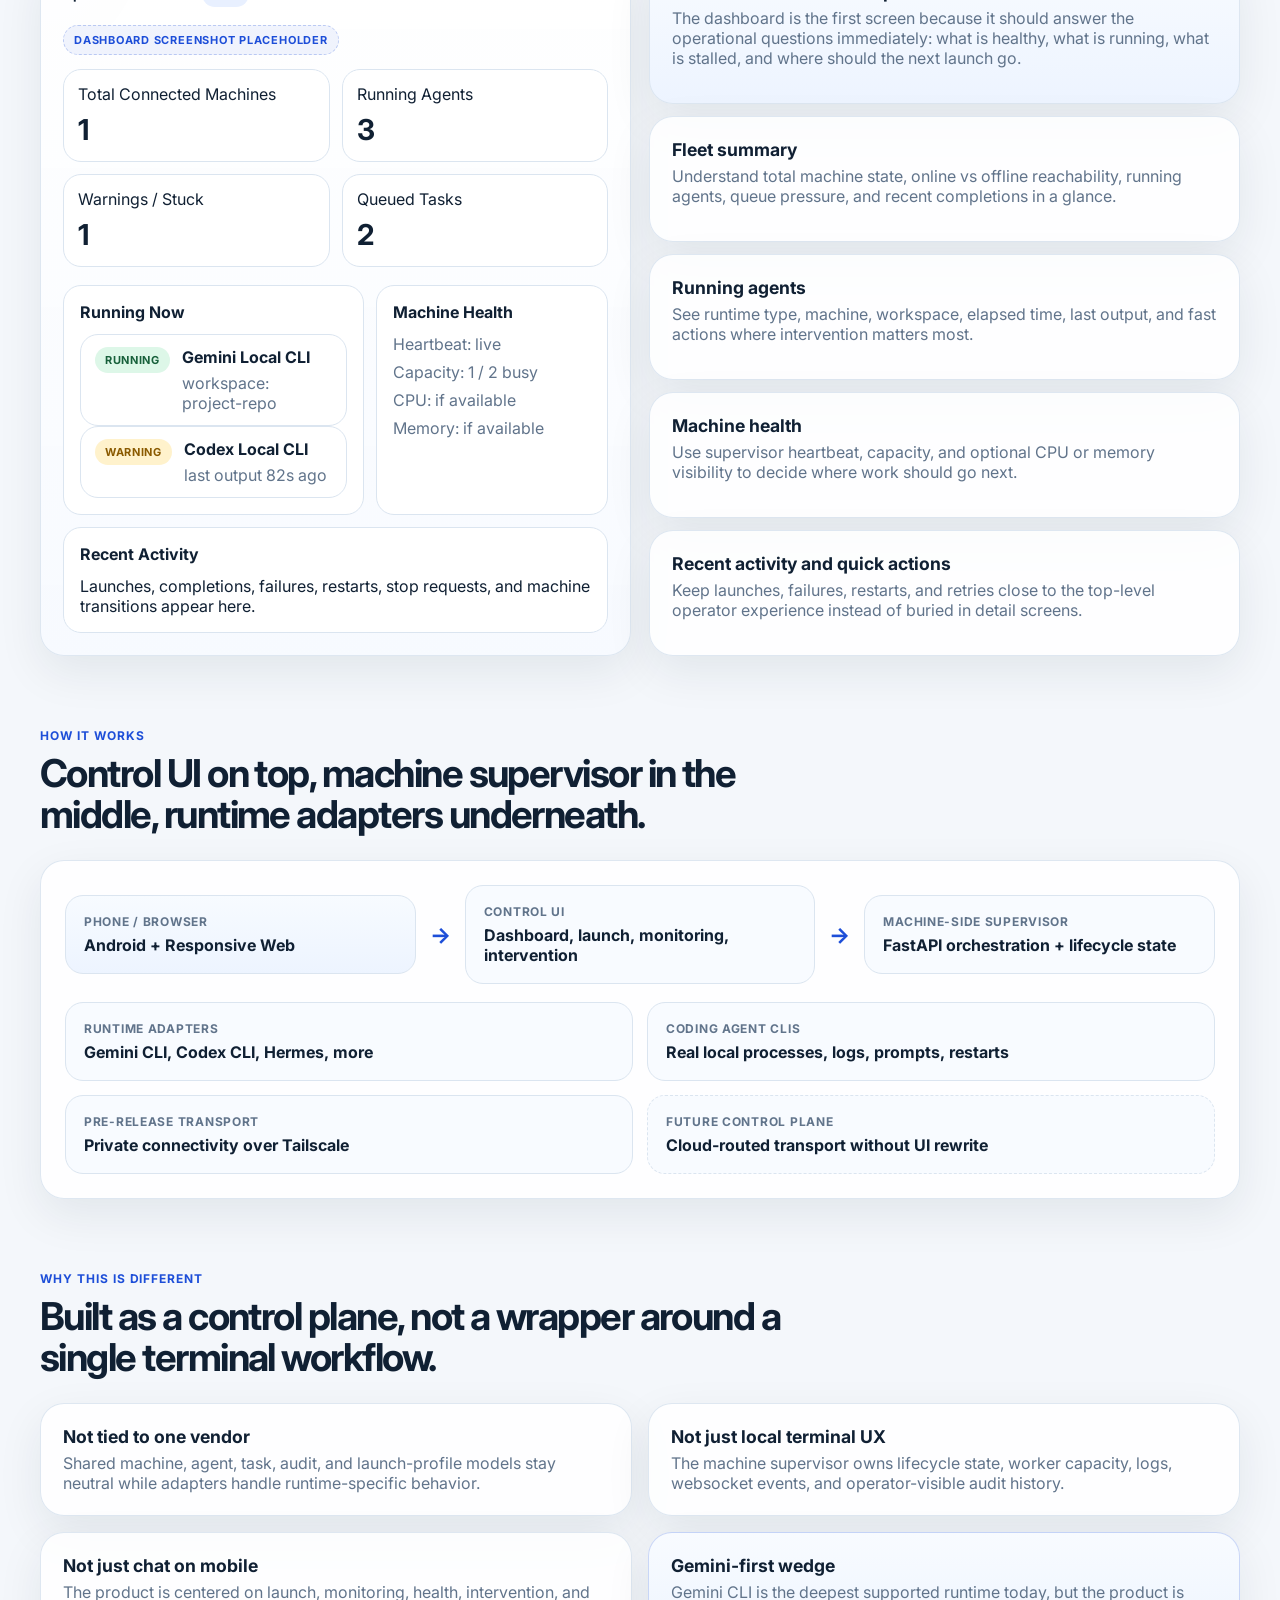
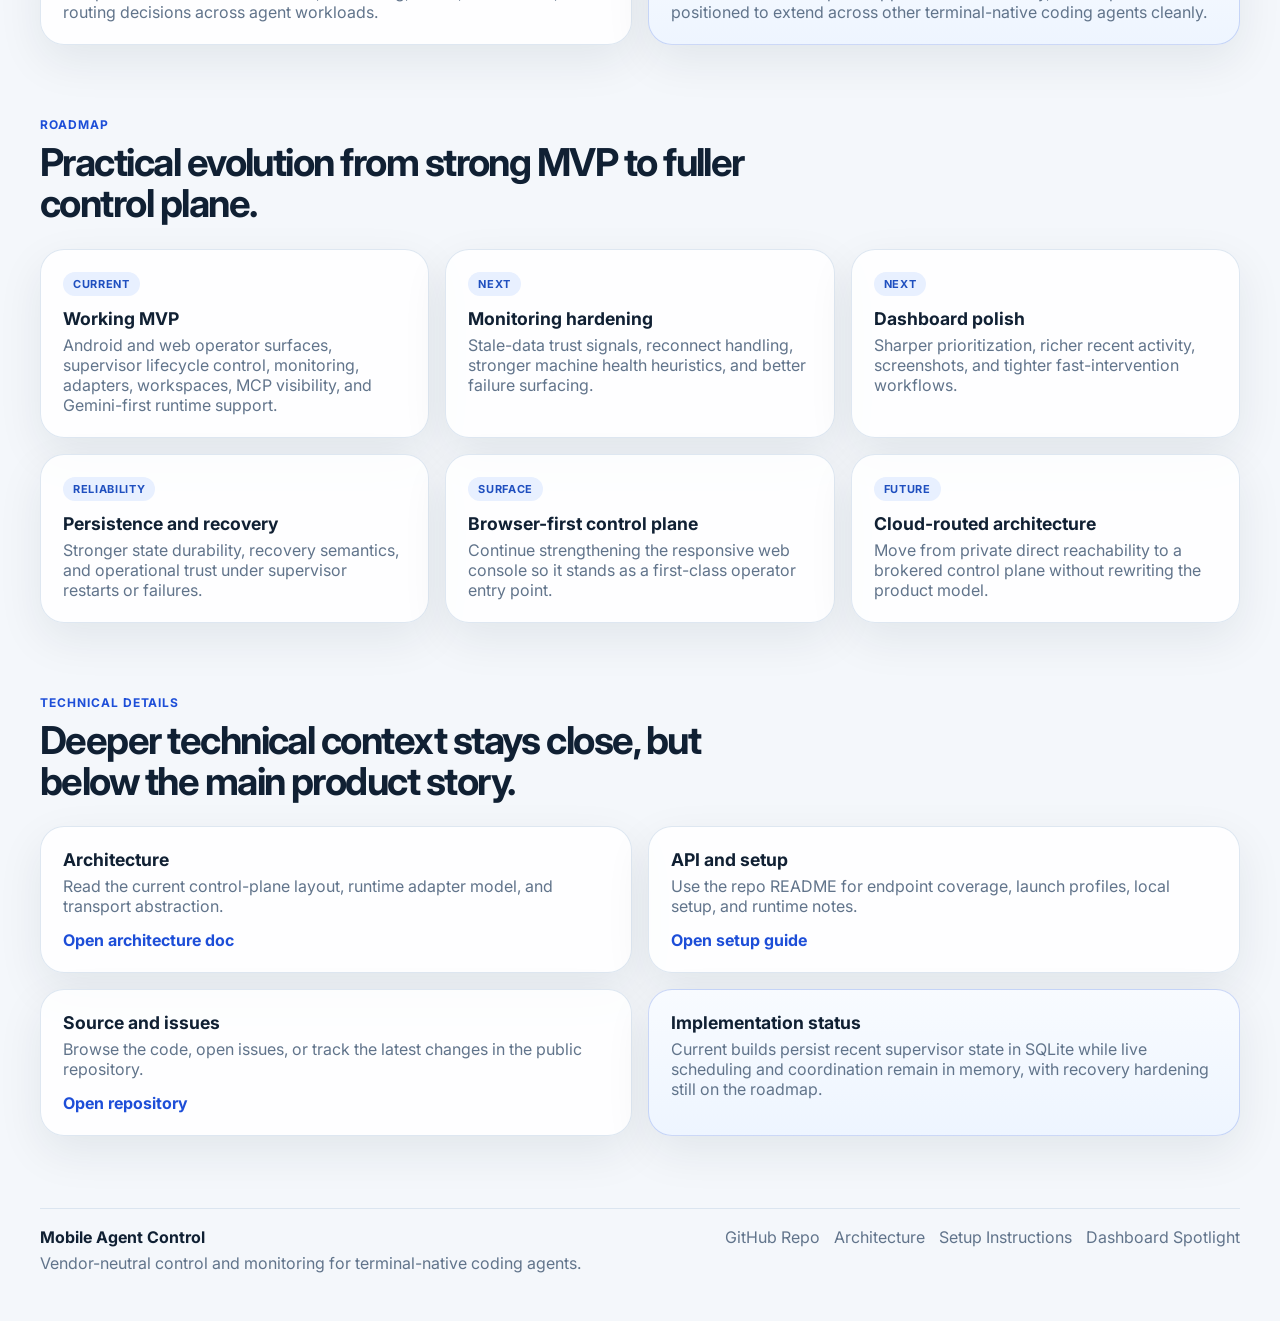
==== commit 49058e8d: "Polish product site and public docs" ====
--- a/docs/index.html
+++ b/docs/index.html
@@ -101,6 +101,64 @@
         </div>
       </section>
 
+      <section class="content-section product-section">
+        <div class="section-intro">
+          <p class="eyebrow">Product at a Glance</p>
+          <h2>A cleaner operator surface for launch, monitoring, and intervention.</h2>
+          <p class="section-support">
+            Mobile Agent Control exists because coding agents are no longer a single-terminal activity. Once work spreads across machines and runtimes, you need a control layer that stays fast, honest, and operational.
+          </p>
+        </div>
+        <div class="product-grid">
+          <div class="card product-visual">
+            <div class="product-visual-top">
+              <span class="screenshot-label">Dashboard screenshot placeholder</span>
+              <span class="chip info">Operator Home</span>
+            </div>
+            <div class="product-shot">
+              <div class="shot-summary">
+                <span>Fleet Summary</span>
+                <span>Running Now</span>
+                <span>Machine Health</span>
+                <span>Recent Activity</span>
+              </div>
+              <div class="shot-columns">
+                <div class="shot-panel">
+                  <strong>Launch</strong>
+                  <p>Start a new agent on the right machine with a safe workspace and launch profile.</p>
+                </div>
+                <div class="shot-panel">
+                  <strong>Monitor</strong>
+                  <p>Watch state, heartbeat, last output, and machine health in one place.</p>
+                </div>
+                <div class="shot-panel">
+                  <strong>Intervene</strong>
+                  <p>Restart, stop, retry, or prompt agents as soon as the situation changes.</p>
+                </div>
+              </div>
+            </div>
+          </div>
+          <div class="product-copy">
+            <article class="card feature-card">
+              <h3>Launch</h3>
+              <p>Start supervised agent processes remotely using approved launch profiles, runtime-aware options, and safe workspace selection.</p>
+            </article>
+            <article class="card feature-card">
+              <h3>Monitor</h3>
+              <p>Track active runs through fleet summary, running agents, machine health, logs, and recent activity instead of polling terminals manually.</p>
+            </article>
+            <article class="card feature-card">
+              <h3>Intervene</h3>
+              <p>Stop, restart, retry, and send prompts quickly when long-running work stalls, fails, or needs steering.</p>
+            </article>
+            <article class="card why-card">
+              <h3>Why this exists</h3>
+              <p>Vendor CLIs are strong local tools, but they do not give you a unified mobile control surface for multiple machines, long-running jobs, and runtime-neutral operations.</p>
+            </article>
+          </div>
+        </div>
+      </section>
+
       <section id="what" class="content-section">
         <div class="section-intro">
           <p class="eyebrow">What It Is</p>
@@ -217,7 +275,7 @@
                   <span class="chip good">running</span>
                   <div>
                     <strong>Gemini Local CLI</strong>
-                    <p>workspace: Playground</p>
+                    <p>workspace: project-repo</p>
                   </div>
                 </div>
                 <div class="mock-row">
@@ -396,7 +454,7 @@
           </article>
           <article class="card feature-card accent-card">
             <h3>Implementation status</h3>
-            <p>Current builds use lightweight persisted supervisor state with in-memory coordination, with reliability hardening still on the roadmap.</p>
+            <p>Current builds persist recent supervisor state in SQLite while live scheduling and coordination remain in memory, with recovery hardening still on the roadmap.</p>
           </article>
         </div>
       </section>
--- a/docs/styles.css
+++ b/docs/styles.css
@@ -331,6 +331,12 @@
   margin-bottom: 24px;
 }
 
+.section-support {
+  margin: 14px 0 0;
+  color: var(--muted);
+  line-height: 1.7;
+}
+
 .section-intro h2 {
   margin: 0;
   font-size: clamp(1.8rem, 3vw, 2.8rem);
@@ -339,10 +345,89 @@
 }
 
 .two-column,
-.dashboard-layout {
+.dashboard-layout,
+.product-grid {
   display: grid;
   grid-template-columns: repeat(2, minmax(0, 1fr));
   gap: 18px;
+}
+
+.product-copy {
+  display: grid;
+  gap: 16px;
+}
+
+.product-visual {
+  padding: 22px;
+  background:
+    linear-gradient(180deg, rgba(255,255,255,0.96), rgba(247,250,255,0.98)),
+    radial-gradient(circle at top left, rgba(29,78,216,0.08), transparent 16rem);
+}
+
+.product-visual-top {
+  display: flex;
+  justify-content: space-between;
+  align-items: center;
+  gap: 12px;
+  margin-bottom: 14px;
+}
+
+.product-shot {
+  border: 1px solid var(--line);
+  border-radius: var(--radius-sm);
+  background: var(--surface);
+  padding: 16px;
+}
+
+.shot-summary,
+.shot-columns {
+  display: grid;
+  gap: 10px;
+}
+
+.shot-summary {
+  grid-template-columns: repeat(2, minmax(0, 1fr));
+  margin-bottom: 12px;
+}
+
+.shot-summary span,
+.shot-panel {
+  border: 1px solid var(--line);
+  border-radius: var(--radius-xs);
+  background: var(--surface-soft);
+}
+
+.shot-summary span {
+  display: flex;
+  align-items: center;
+  justify-content: center;
+  min-height: 62px;
+  font-size: 13px;
+  font-weight: 700;
+}
+
+.shot-columns {
+  grid-template-columns: repeat(3, minmax(0, 1fr));
+}
+
+.shot-panel {
+  padding: 14px;
+}
+
+.shot-panel strong {
+  display: block;
+  margin-bottom: 8px;
+}
+
+.shot-panel p {
+  margin: 0;
+  color: var(--muted);
+  font-size: 13px;
+  line-height: 1.6;
+}
+
+.why-card {
+  background: linear-gradient(180deg, #f8fbff, #edf4ff);
 }
 
 .prose,
@@ -568,6 +653,7 @@
   .hero,
   .two-column,
   .dashboard-layout,
+  .product-grid,
   .arch-flow,
   .arch-subgrid,
   .roadmap {
@@ -608,7 +694,9 @@
 
   .hero-metrics,
   .mock-summary,
-  .mock-columns {
+  .mock-columns,
+  .shot-summary,
+  .shot-columns {
     grid-template-columns: 1fr;
   }
 }
